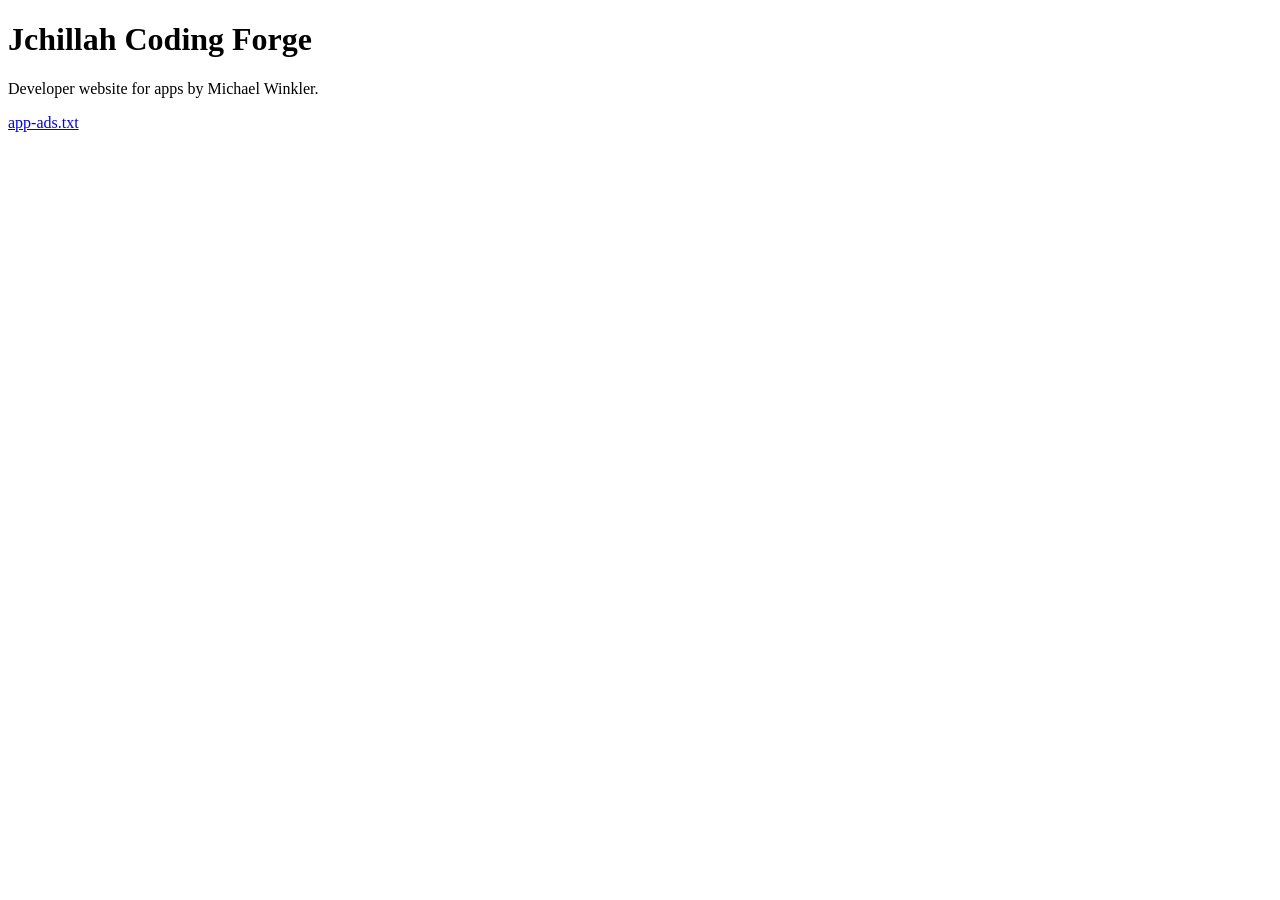
==== index.html @ 8aad4cff "Add app-ads.txt for AdMob verification" ====
<!DOCTYPE html>
<html lang="de">
<head>
  <meta charset="UTF-8" />
  <meta name="viewport" content="width=device-width, initial-scale=1.0" />
  <title>Jchillah Coding Forge</title>
</head>
<body>
  <h1>Jchillah Coding Forge</h1>
  <p>Developer website for apps by Michael Winkler.</p>
  <p><a href="/app-ads.txt">app-ads.txt</a></p>
</body>
</html>
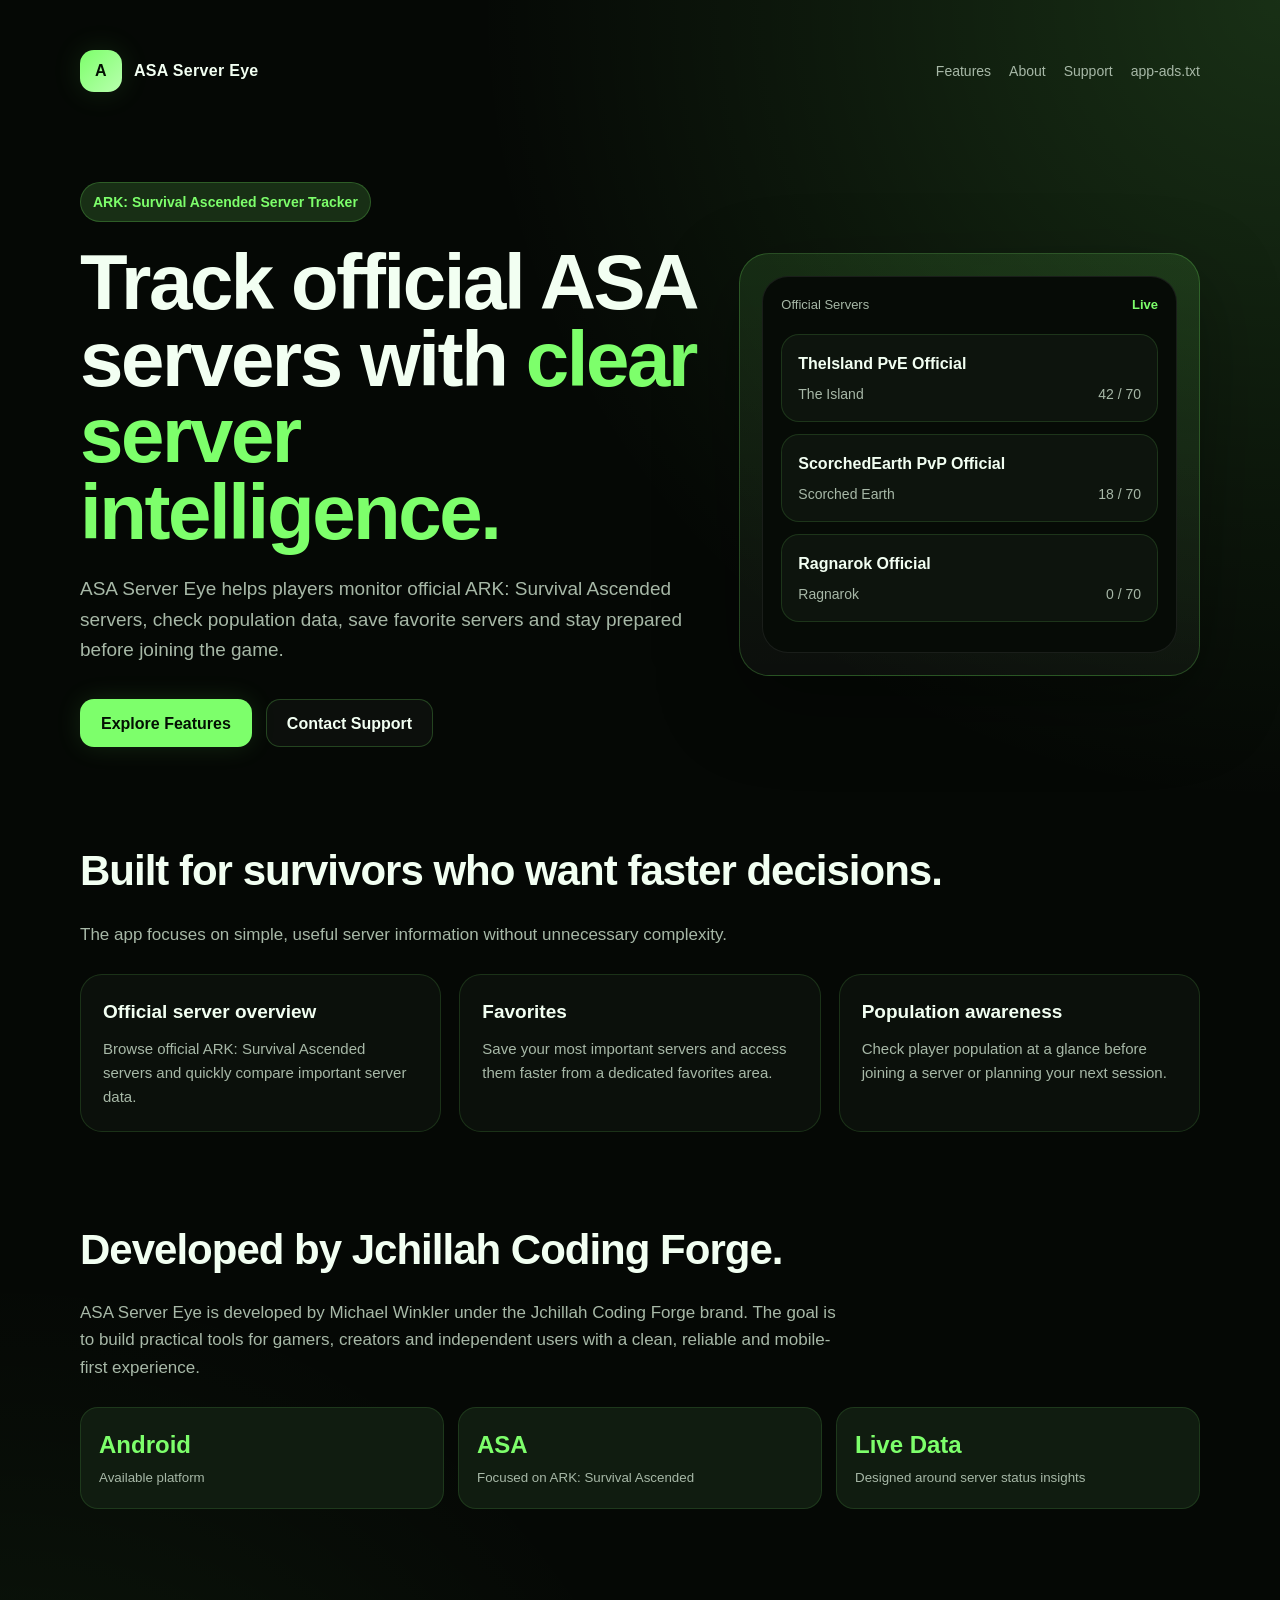
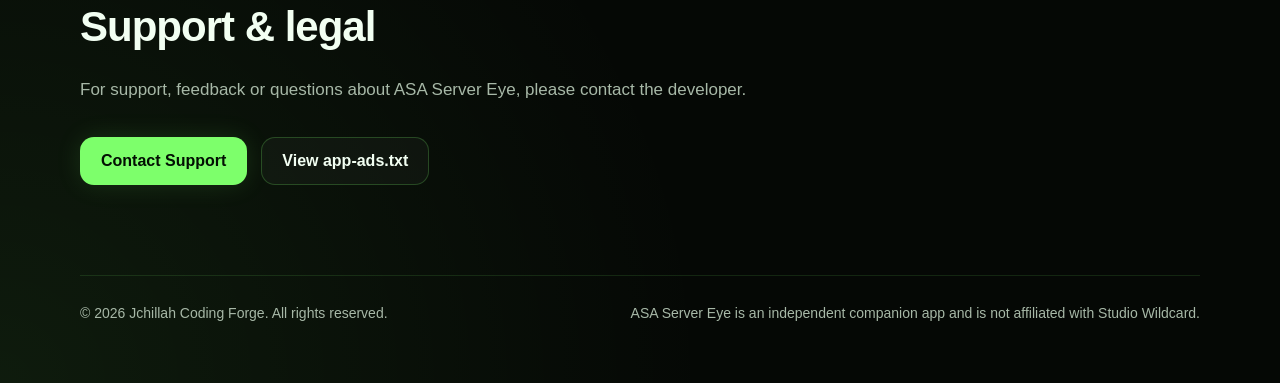
==== commit 77c349f6: "Improve ASA Server Eye developer website" ====
--- a/index.html
+++ b/index.html
@@ -3,11 +3,458 @@
 <head>
   <meta charset="UTF-8" />
   <meta name="viewport" content="width=device-width, initial-scale=1.0" />
-  <title>Jchillah Coding Forge</title>
+  <meta name="description" content="ASA Server Eye ist eine Companion-App zum Beobachten offizieller ARK: Survival Ascended Server mit Favoriten und Server-Übersicht." />
+  <title>ASA Server Eye | Official ARK Server Tracker</title>
+
+  <style>
+    :root {
+      --bg: #050805;
+      --card: #0d140d;
+      --card-soft: #101c10;
+      --text: #f2fff2;
+      --muted: #a7b8a7;
+      --accent: #7dff6b;
+      --accent-soft: rgba(125, 255, 107, 0.16);
+      --border: rgba(125, 255, 107, 0.22);
+      --shadow: rgba(125, 255, 107, 0.12);
+    }
+
+    * {
+      box-sizing: border-box;
+    }
+
+    body {
+      margin: 0;
+      font-family: Arial, Helvetica, sans-serif;
+      color: var(--text);
+      background:
+        radial-gradient(circle at top right, rgba(125, 255, 107, 0.16), transparent 34%),
+        radial-gradient(circle at bottom left, rgba(125, 255, 107, 0.08), transparent 30%),
+        var(--bg);
+      min-height: 100vh;
+      line-height: 1.6;
+    }
+
+    a {
+      color: inherit;
+      text-decoration: none;
+    }
+
+    .page {
+      width: min(1120px, 92%);
+      margin: 0 auto;
+      padding: 32px 0;
+    }
+
+    header {
+      display: flex;
+      justify-content: space-between;
+      align-items: center;
+      gap: 16px;
+      padding: 18px 0;
+    }
+
+    .brand {
+      display: flex;
+      align-items: center;
+      gap: 12px;
+      font-weight: 800;
+      letter-spacing: 0.3px;
+    }
+
+    .logo {
+      width: 42px;
+      height: 42px;
+      border-radius: 14px;
+      display: grid;
+      place-items: center;
+      color: #031003;
+      background: linear-gradient(135deg, var(--accent), #b8ffae);
+      box-shadow: 0 0 30px var(--shadow);
+      font-weight: 900;
+    }
+
+    nav {
+      display: flex;
+      gap: 18px;
+      color: var(--muted);
+      font-size: 14px;
+    }
+
+    nav a:hover {
+      color: var(--accent);
+    }
+
+    .hero {
+      display: grid;
+      grid-template-columns: 1.15fr 0.85fr;
+      gap: 36px;
+      align-items: center;
+      padding: 72px 0 48px;
+    }
+
+    .badge {
+      display: inline-flex;
+      align-items: center;
+      gap: 8px;
+      padding: 8px 12px;
+      border: 1px solid var(--border);
+      background: var(--accent-soft);
+      color: var(--accent);
+      border-radius: 999px;
+      font-size: 14px;
+      font-weight: 700;
+      margin-bottom: 22px;
+    }
+
+    h1 {
+      margin: 0;
+      font-size: clamp(42px, 7vw, 78px);
+      line-height: 0.98;
+      letter-spacing: -2.4px;
+    }
+
+    .highlight {
+      color: var(--accent);
+    }
+
+    .hero-text {
+      margin: 24px 0 0;
+      max-width: 660px;
+      color: var(--muted);
+      font-size: 19px;
+    }
+
+    .actions {
+      display: flex;
+      flex-wrap: wrap;
+      gap: 14px;
+      margin-top: 34px;
+    }
+
+    .button {
+      display: inline-flex;
+      align-items: center;
+      justify-content: center;
+      min-height: 48px;
+      padding: 0 20px;
+      border-radius: 14px;
+      font-weight: 800;
+      border: 1px solid var(--border);
+    }
+
+    .button.primary {
+      color: #031003;
+      background: var(--accent);
+      box-shadow: 0 0 26px var(--shadow);
+    }
+
+    .button.secondary {
+      background: rgba(255, 255, 255, 0.03);
+      color: var(--text);
+    }
+
+    .preview {
+      border: 1px solid var(--border);
+      background: linear-gradient(180deg, rgba(125, 255, 107, 0.11), rgba(255, 255, 255, 0.03));
+      border-radius: 30px;
+      padding: 22px;
+      box-shadow: 0 28px 80px rgba(0, 0, 0, 0.35);
+    }
+
+    .phone {
+      border: 1px solid rgba(255,255,255,0.08);
+      background: #060b06;
+      border-radius: 26px;
+      padding: 18px;
+    }
+
+    .phone-header {
+      display: flex;
+      justify-content: space-between;
+      color: var(--muted);
+      font-size: 13px;
+      margin-bottom: 18px;
+    }
+
+    .server-card {
+      background: var(--card);
+      border: 1px solid rgba(125, 255, 107, 0.14);
+      border-radius: 18px;
+      padding: 16px;
+      margin-bottom: 12px;
+    }
+
+    .server-card strong {
+      display: block;
+      margin-bottom: 6px;
+    }
+
+    .server-meta {
+      display: flex;
+      justify-content: space-between;
+      color: var(--muted);
+      font-size: 14px;
+    }
+
+    .online {
+      color: var(--accent);
+      font-weight: 800;
+    }
+
+    .section {
+      padding: 42px 0;
+    }
+
+    .section h2 {
+      font-size: clamp(28px, 4vw, 42px);
+      margin: 0 0 16px;
+      letter-spacing: -1px;
+    }
+
+    .section p {
+      color: var(--muted);
+      max-width: 760px;
+      margin: 0;
+      font-size: 17px;
+    }
+
+    .grid {
+      display: grid;
+      grid-template-columns: repeat(3, 1fr);
+      gap: 18px;
+      margin-top: 26px;
+    }
+
+    .card {
+      background: rgba(13, 20, 13, 0.78);
+      border: 1px solid rgba(125, 255, 107, 0.14);
+      border-radius: 22px;
+      padding: 22px;
+    }
+
+    .card h3 {
+      margin: 0 0 10px;
+      color: var(--text);
+      font-size: 19px;
+    }
+
+    .card p {
+      font-size: 15px;
+    }
+
+    .status {
+      display: grid;
+      grid-template-columns: repeat(3, 1fr);
+      gap: 14px;
+      margin-top: 26px;
+    }
+
+    .status-item {
+      background: var(--card-soft);
+      border: 1px solid rgba(125, 255, 107, 0.13);
+      border-radius: 18px;
+      padding: 18px;
+    }
+
+    .status-item span {
+      display: block;
+      color: var(--accent);
+      font-weight: 900;
+      font-size: 24px;
+    }
+
+    .status-item small {
+      color: var(--muted);
+    }
+
+    footer {
+      border-top: 1px solid rgba(125, 255, 107, 0.12);
+      margin-top: 48px;
+      padding: 26px 0;
+      color: var(--muted);
+      font-size: 14px;
+      display: flex;
+      justify-content: space-between;
+      gap: 16px;
+      flex-wrap: wrap;
+    }
+
+    footer a {
+      color: var(--muted);
+    }
+
+    footer a:hover {
+      color: var(--accent);
+    }
+
+    @media (max-width: 820px) {
+      header {
+        align-items: flex-start;
+        flex-direction: column;
+      }
+
+      nav {
+        flex-wrap: wrap;
+      }
+
+      .hero {
+        grid-template-columns: 1fr;
+        padding-top: 48px;
+      }
+
+      .grid,
+      .status {
+        grid-template-columns: 1fr;
+      }
+    }
+  </style>
 </head>
+
 <body>
-  <h1>Jchillah Coding Forge</h1>
-  <p>Developer website for apps by Michael Winkler.</p>
-  <p><a href="/app-ads.txt">app-ads.txt</a></p>
+  <main class="page">
+    <header>
+      <a class="brand" href="/">
+        <div class="logo">A</div>
+        <span>ASA Server Eye</span>
+      </a>
+
+      <nav>
+        <a href="#features">Features</a>
+        <a href="#about">About</a>
+        <a href="#support">Support</a>
+        <a href="/app-ads.txt">app-ads.txt</a>
+      </nav>
+    </header>
+
+    <section class="hero">
+      <div>
+        <div class="badge">ARK: Survival Ascended Server Tracker</div>
+
+        <h1>
+          Track official ASA servers with
+          <span class="highlight">clear server intelligence.</span>
+        </h1>
+
+        <p class="hero-text">
+          ASA Server Eye helps players monitor official ARK: Survival Ascended servers,
+          check population data, save favorite servers and stay prepared before joining the game.
+        </p>
+
+        <div class="actions">
+          <a class="button primary" href="#features">Explore Features</a>
+          <a class="button secondary" href="#support">Contact Support</a>
+        </div>
+      </div>
+
+      <div class="preview" aria-label="App preview">
+        <div class="phone">
+          <div class="phone-header">
+            <span>Official Servers</span>
+            <span class="online">Live</span>
+          </div>
+
+          <div class="server-card">
+            <strong>TheIsland PvE Official</strong>
+            <div class="server-meta">
+              <span>The Island</span>
+              <span>42 / 70</span>
+            </div>
+          </div>
+
+          <div class="server-card">
+            <strong>ScorchedEarth PvP Official</strong>
+            <div class="server-meta">
+              <span>Scorched Earth</span>
+              <span>18 / 70</span>
+            </div>
+          </div>
+
+          <div class="server-card">
+            <strong>Ragnarok Official</strong>
+            <div class="server-meta">
+              <span>Ragnarok</span>
+              <span>0 / 70</span>
+            </div>
+          </div>
+        </div>
+      </div>
+    </section>
+
+    <section id="features" class="section">
+      <h2>Built for survivors who want faster decisions.</h2>
+      <p>
+        The app focuses on simple, useful server information without unnecessary complexity.
+      </p>
+
+      <div class="grid">
+        <article class="card">
+          <h3>Official server overview</h3>
+          <p>
+            Browse official ARK: Survival Ascended servers and quickly compare important server data.
+          </p>
+        </article>
+
+        <article class="card">
+          <h3>Favorites</h3>
+          <p>
+            Save your most important servers and access them faster from a dedicated favorites area.
+          </p>
+        </article>
+
+        <article class="card">
+          <h3>Population awareness</h3>
+          <p>
+            Check player population at a glance before joining a server or planning your next session.
+          </p>
+        </article>
+      </div>
+    </section>
+
+    <section id="about" class="section">
+      <h2>Developed by Jchillah Coding Forge.</h2>
+      <p>
+        ASA Server Eye is developed by Michael Winkler under the Jchillah Coding Forge brand.
+        The goal is to build practical tools for gamers, creators and independent users with a clean,
+        reliable and mobile-first experience.
+      </p>
+
+      <div class="status">
+        <div class="status-item">
+          <span>Android</span>
+          <small>Available platform</small>
+        </div>
+
+        <div class="status-item">
+          <span>ASA</span>
+          <small>Focused on ARK: Survival Ascended</small>
+        </div>
+
+        <div class="status-item">
+          <span>Live Data</span>
+          <small>Designed around server status insights</small>
+        </div>
+      </div>
+    </section>
+
+    <section id="support" class="section">
+      <h2>Support & legal</h2>
+      <p>
+        For support, feedback or questions about ASA Server Eye, please contact the developer.
+      </p>
+
+      <div class="actions">
+        <a class="button primary" href="mailto:jchillah@gmail.com">Contact Support</a>
+        <a class="button secondary" href="/app-ads.txt">View app-ads.txt</a>
+      </div>
+    </section>
+
+    <footer>
+      <span>© 2026 Jchillah Coding Forge. All rights reserved.</span>
+      <span>
+        ASA Server Eye is an independent companion app and is not affiliated with Studio Wildcard.
+      </span>
+    </footer>
+  </main>
 </body>
 </html>
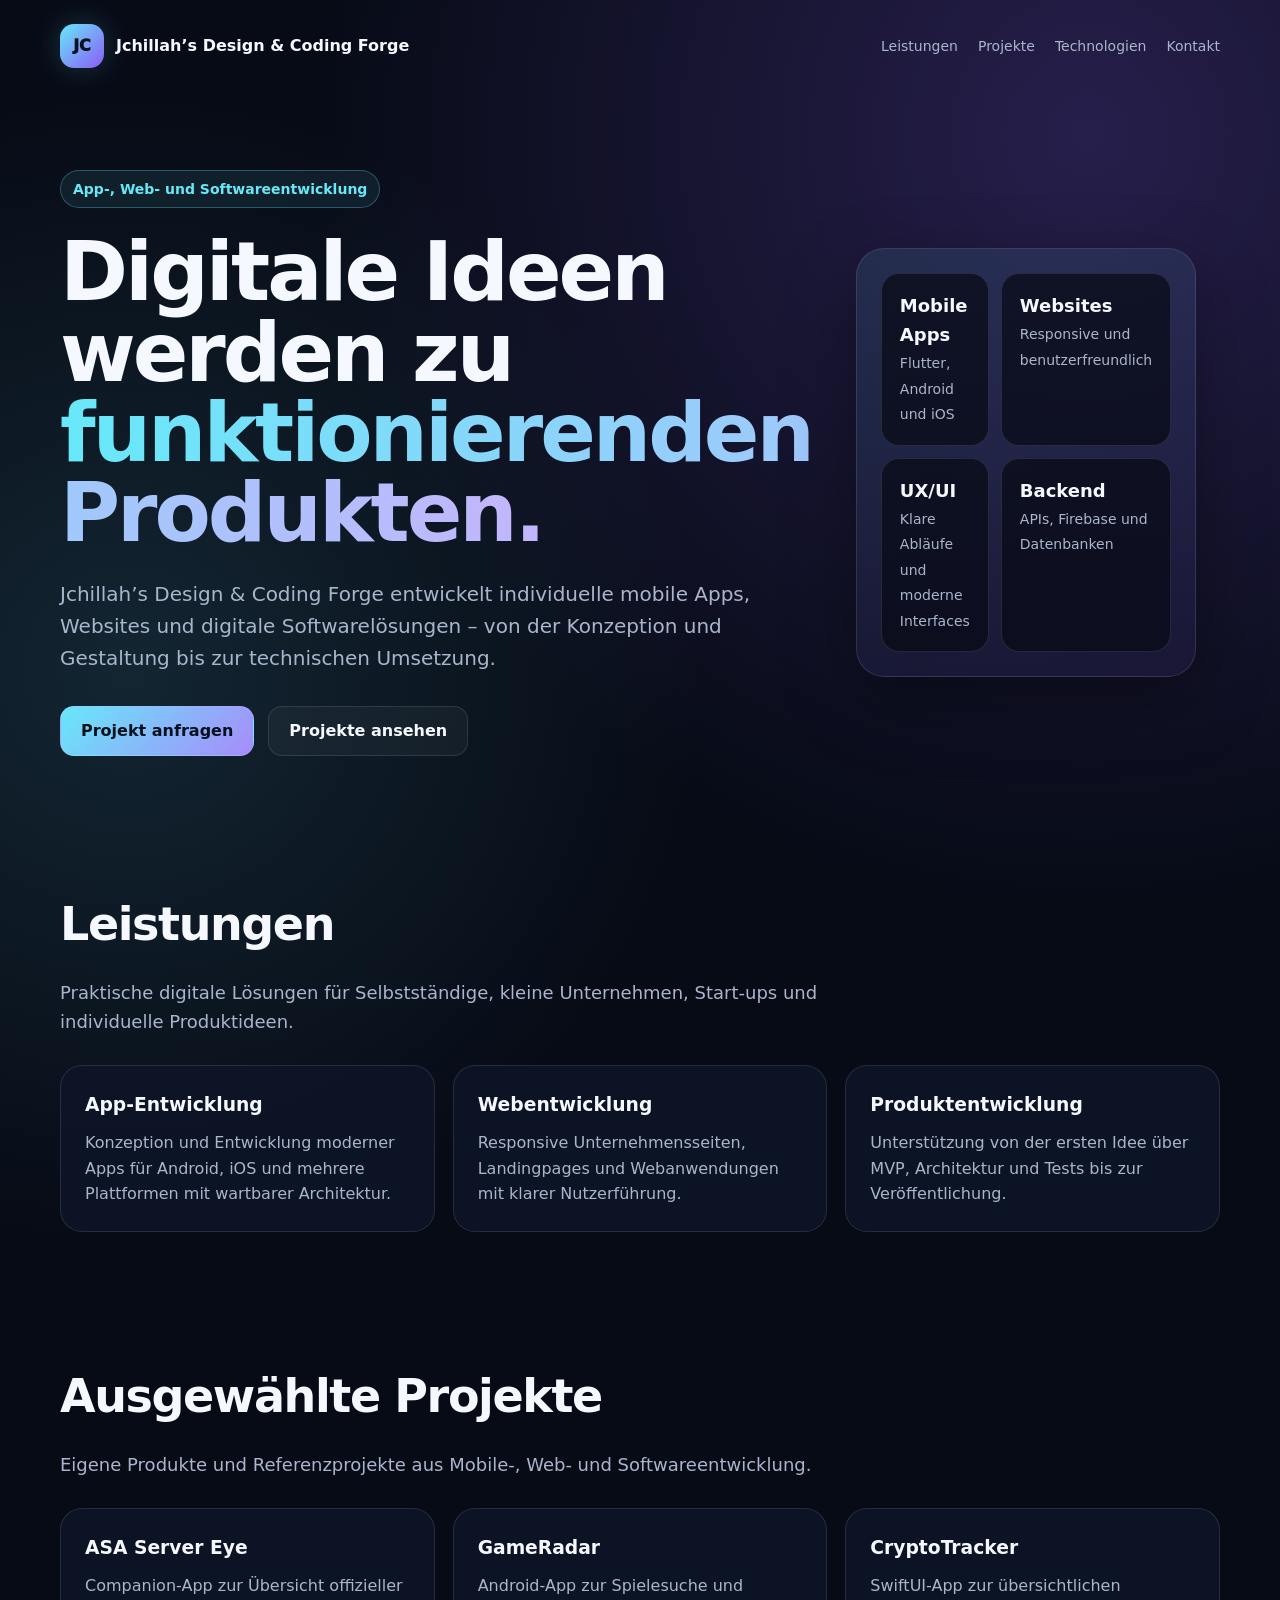
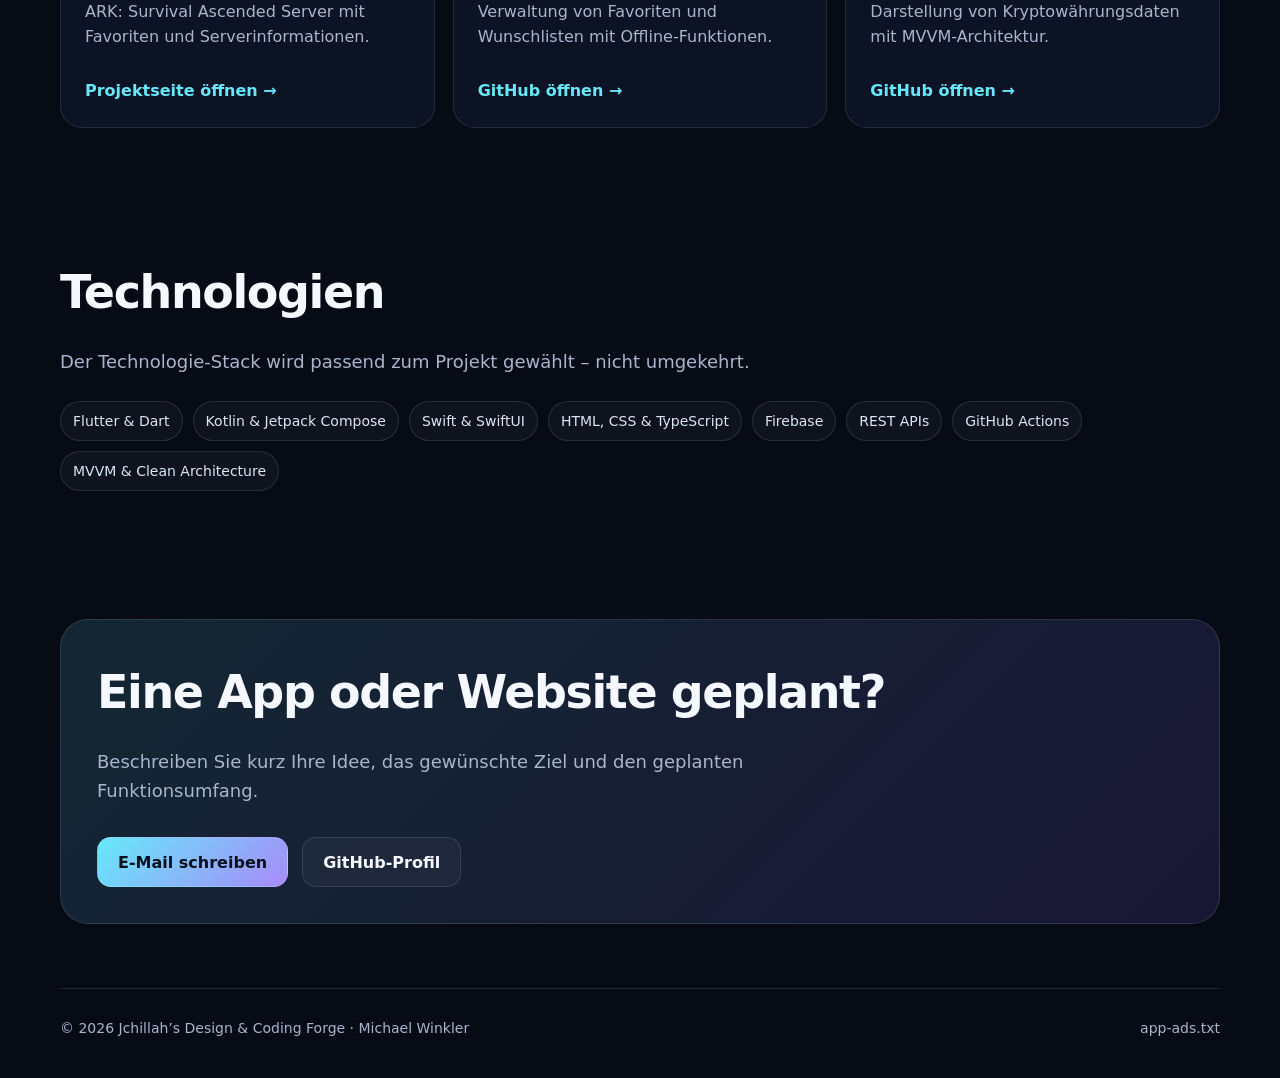
==== commit c189abec: "Create company homepage at root URL" ====
--- a/index.html
+++ b/index.html
@@ -3,458 +3,69 @@
 <head>
   <meta charset="UTF-8" />
   <meta name="viewport" content="width=device-width, initial-scale=1.0" />
-  <meta name="description" content="ASA Server Eye ist eine Companion-App zum Beobachten offizieller ARK: Survival Ascended Server mit Favoriten und Server-Übersicht." />
-  <title>ASA Server Eye | Official ARK Server Tracker</title>
-
+  <meta name="description" content="Jchillah’s Design & Coding Forge entwickelt individuelle Apps, Websites und digitale Softwarelösungen für Unternehmen, Selbstständige und Start-ups." />
+  <meta name="theme-color" content="#0b1020" />
+  <title>Jchillah’s Design & Coding Forge | App- & Webentwicklung</title>
   <style>
-    :root {
-      --bg: #050805;
-      --card: #0d140d;
-      --card-soft: #101c10;
-      --text: #f2fff2;
-      --muted: #a7b8a7;
-      --accent: #7dff6b;
-      --accent-soft: rgba(125, 255, 107, 0.16);
-      --border: rgba(125, 255, 107, 0.22);
-      --shadow: rgba(125, 255, 107, 0.12);
-    }
-
-    * {
-      box-sizing: border-box;
-    }
-
-    body {
-      margin: 0;
-      font-family: Arial, Helvetica, sans-serif;
-      color: var(--text);
-      background:
-        radial-gradient(circle at top right, rgba(125, 255, 107, 0.16), transparent 34%),
-        radial-gradient(circle at bottom left, rgba(125, 255, 107, 0.08), transparent 30%),
-        var(--bg);
-      min-height: 100vh;
-      line-height: 1.6;
-    }
-
-    a {
-      color: inherit;
-      text-decoration: none;
-    }
-
-    .page {
-      width: min(1120px, 92%);
-      margin: 0 auto;
-      padding: 32px 0;
-    }
-
-    header {
-      display: flex;
-      justify-content: space-between;
-      align-items: center;
-      gap: 16px;
-      padding: 18px 0;
-    }
-
-    .brand {
-      display: flex;
-      align-items: center;
-      gap: 12px;
-      font-weight: 800;
-      letter-spacing: 0.3px;
-    }
-
-    .logo {
-      width: 42px;
-      height: 42px;
-      border-radius: 14px;
-      display: grid;
-      place-items: center;
-      color: #031003;
-      background: linear-gradient(135deg, var(--accent), #b8ffae);
-      box-shadow: 0 0 30px var(--shadow);
-      font-weight: 900;
-    }
-
-    nav {
-      display: flex;
-      gap: 18px;
-      color: var(--muted);
-      font-size: 14px;
-    }
-
-    nav a:hover {
-      color: var(--accent);
-    }
-
-    .hero {
-      display: grid;
-      grid-template-columns: 1.15fr 0.85fr;
-      gap: 36px;
-      align-items: center;
-      padding: 72px 0 48px;
-    }
-
-    .badge {
-      display: inline-flex;
-      align-items: center;
-      gap: 8px;
-      padding: 8px 12px;
-      border: 1px solid var(--border);
-      background: var(--accent-soft);
-      color: var(--accent);
-      border-radius: 999px;
-      font-size: 14px;
-      font-weight: 700;
-      margin-bottom: 22px;
-    }
-
-    h1 {
-      margin: 0;
-      font-size: clamp(42px, 7vw, 78px);
-      line-height: 0.98;
-      letter-spacing: -2.4px;
-    }
-
-    .highlight {
-      color: var(--accent);
-    }
-
-    .hero-text {
-      margin: 24px 0 0;
-      max-width: 660px;
-      color: var(--muted);
-      font-size: 19px;
-    }
-
-    .actions {
-      display: flex;
-      flex-wrap: wrap;
-      gap: 14px;
-      margin-top: 34px;
-    }
-
-    .button {
-      display: inline-flex;
-      align-items: center;
-      justify-content: center;
-      min-height: 48px;
-      padding: 0 20px;
-      border-radius: 14px;
-      font-weight: 800;
-      border: 1px solid var(--border);
-    }
-
-    .button.primary {
-      color: #031003;
-      background: var(--accent);
-      box-shadow: 0 0 26px var(--shadow);
-    }
-
-    .button.secondary {
-      background: rgba(255, 255, 255, 0.03);
-      color: var(--text);
-    }
-
-    .preview {
-      border: 1px solid var(--border);
-      background: linear-gradient(180deg, rgba(125, 255, 107, 0.11), rgba(255, 255, 255, 0.03));
-      border-radius: 30px;
-      padding: 22px;
-      box-shadow: 0 28px 80px rgba(0, 0, 0, 0.35);
-    }
-
-    .phone {
-      border: 1px solid rgba(255,255,255,0.08);
-      background: #060b06;
-      border-radius: 26px;
-      padding: 18px;
-    }
-
-    .phone-header {
-      display: flex;
-      justify-content: space-between;
-      color: var(--muted);
-      font-size: 13px;
-      margin-bottom: 18px;
-    }
-
-    .server-card {
-      background: var(--card);
-      border: 1px solid rgba(125, 255, 107, 0.14);
-      border-radius: 18px;
-      padding: 16px;
-      margin-bottom: 12px;
-    }
-
-    .server-card strong {
-      display: block;
-      margin-bottom: 6px;
-    }
-
-    .server-meta {
-      display: flex;
-      justify-content: space-between;
-      color: var(--muted);
-      font-size: 14px;
-    }
-
-    .online {
-      color: var(--accent);
-      font-weight: 800;
-    }
-
-    .section {
-      padding: 42px 0;
-    }
-
-    .section h2 {
-      font-size: clamp(28px, 4vw, 42px);
-      margin: 0 0 16px;
-      letter-spacing: -1px;
-    }
-
-    .section p {
-      color: var(--muted);
-      max-width: 760px;
-      margin: 0;
-      font-size: 17px;
-    }
-
-    .grid {
-      display: grid;
-      grid-template-columns: repeat(3, 1fr);
-      gap: 18px;
-      margin-top: 26px;
-    }
-
-    .card {
-      background: rgba(13, 20, 13, 0.78);
-      border: 1px solid rgba(125, 255, 107, 0.14);
-      border-radius: 22px;
-      padding: 22px;
-    }
-
-    .card h3 {
-      margin: 0 0 10px;
-      color: var(--text);
-      font-size: 19px;
-    }
-
-    .card p {
-      font-size: 15px;
-    }
-
-    .status {
-      display: grid;
-      grid-template-columns: repeat(3, 1fr);
-      gap: 14px;
-      margin-top: 26px;
-    }
-
-    .status-item {
-      background: var(--card-soft);
-      border: 1px solid rgba(125, 255, 107, 0.13);
-      border-radius: 18px;
-      padding: 18px;
-    }
-
-    .status-item span {
-      display: block;
-      color: var(--accent);
-      font-weight: 900;
-      font-size: 24px;
-    }
-
-    .status-item small {
-      color: var(--muted);
-    }
-
-    footer {
-      border-top: 1px solid rgba(125, 255, 107, 0.12);
-      margin-top: 48px;
-      padding: 26px 0;
-      color: var(--muted);
-      font-size: 14px;
-      display: flex;
-      justify-content: space-between;
-      gap: 16px;
-      flex-wrap: wrap;
-    }
-
-    footer a {
-      color: var(--muted);
-    }
-
-    footer a:hover {
-      color: var(--accent);
-    }
-
-    @media (max-width: 820px) {
-      header {
-        align-items: flex-start;
-        flex-direction: column;
-      }
-
-      nav {
-        flex-wrap: wrap;
-      }
-
-      .hero {
-        grid-template-columns: 1fr;
-        padding-top: 48px;
-      }
-
-      .grid,
-      .status {
-        grid-template-columns: 1fr;
-      }
-    }
+    :root{--bg:#070b16;--surface:#0e1528;--surface2:#131d35;--text:#f6f8ff;--muted:#aab5cc;--accent:#67e8f9;--accent2:#8b5cf6;--border:rgba(255,255,255,.11);--shadow:0 24px 70px rgba(0,0,0,.34)}
+    *{box-sizing:border-box}html{scroll-behavior:smooth}body{margin:0;font-family:Inter,ui-sans-serif,system-ui,-apple-system,BlinkMacSystemFont,"Segoe UI",sans-serif;color:var(--text);background:radial-gradient(circle at 85% 5%,rgba(139,92,246,.24),transparent 28%),radial-gradient(circle at 10% 25%,rgba(103,232,249,.12),transparent 25%),var(--bg);line-height:1.6}a{color:inherit;text-decoration:none}.wrap{width:min(1160px,92%);margin:auto}.nav{display:flex;align-items:center;justify-content:space-between;gap:24px;padding:24px 0}.brand{display:flex;align-items:center;gap:12px;font-weight:850}.logo{width:44px;height:44px;border-radius:14px;display:grid;place-items:center;background:linear-gradient(135deg,var(--accent),var(--accent2));color:#07101d;font-weight:950;box-shadow:0 0 30px rgba(103,232,249,.2)}nav{display:flex;gap:20px;color:var(--muted);font-size:14px}nav a:hover{color:var(--accent)}.hero{display:grid;grid-template-columns:1.2fr .8fr;gap:44px;align-items:center;padding:78px 0 68px}.eyebrow{display:inline-flex;padding:7px 12px;border:1px solid rgba(103,232,249,.28);border-radius:999px;background:rgba(103,232,249,.08);color:var(--accent);font-weight:750;font-size:14px}h1{font-size:clamp(44px,7vw,82px);line-height:.98;letter-spacing:-3px;margin:24px 0}.gradient{background:linear-gradient(90deg,var(--accent),#c4b5fd);-webkit-background-clip:text;background-clip:text;color:transparent}.lead{font-size:20px;color:var(--muted);max-width:720px}.actions{display:flex;flex-wrap:wrap;gap:14px;margin-top:32px}.btn{min-height:50px;padding:0 20px;border-radius:14px;display:inline-flex;align-items:center;justify-content:center;font-weight:800;border:1px solid var(--border)}.btn.primary{background:linear-gradient(135deg,var(--accent),#a78bfa);color:#07101d}.btn.secondary{background:rgba(255,255,255,.04)}.panel{background:linear-gradient(160deg,rgba(103,232,249,.1),rgba(139,92,246,.08));border:1px solid var(--border);border-radius:28px;padding:24px;box-shadow:var(--shadow)}.panel-grid{display:grid;grid-template-columns:1fr 1fr;gap:12px}.mini{background:rgba(7,11,22,.72);border:1px solid var(--border);border-radius:18px;padding:18px}.mini strong{display:block;font-size:18px}.mini span{color:var(--muted);font-size:14px}.section{padding:64px 0}.section h2{font-size:clamp(30px,4vw,46px);letter-spacing:-1.4px;margin:0 0 14px}.section-intro{max-width:760px;color:var(--muted);font-size:18px}.grid{display:grid;grid-template-columns:repeat(3,1fr);gap:18px;margin-top:28px}.card{background:rgba(14,21,40,.82);border:1px solid var(--border);border-radius:22px;padding:24px}.card h3{margin:0 0 10px}.card p{margin:0;color:var(--muted)}.taglist{display:flex;flex-wrap:wrap;gap:10px;margin-top:24px}.tag{padding:8px 12px;border-radius:999px;border:1px solid var(--border);background:rgba(255,255,255,.035);color:#dce5f6;font-size:14px}.project{display:flex;flex-direction:column;justify-content:space-between;min-height:220px}.project-link{color:var(--accent);font-weight:800;margin-top:22px}.contact{padding:36px;border-radius:28px;background:linear-gradient(135deg,rgba(103,232,249,.13),rgba(139,92,246,.14));border:1px solid var(--border)}footer{display:flex;justify-content:space-between;gap:20px;flex-wrap:wrap;color:var(--muted);border-top:1px solid var(--border);padding:28px 0 38px;margin-top:34px;font-size:14px}@media(max-width:850px){nav{display:none}.hero{grid-template-columns:1fr;padding-top:44px}.grid{grid-template-columns:1fr}.panel-grid{grid-template-columns:1fr}h1{letter-spacing:-2px}}
   </style>
 </head>
+<body>
+  <header class="wrap nav">
+    <a class="brand" href="/" aria-label="Startseite"><span class="logo">JC</span><span>Jchillah’s Design & Coding Forge</span></a>
+    <nav aria-label="Hauptnavigation"><a href="#leistungen">Leistungen</a><a href="#projekte">Projekte</a><a href="#technologien">Technologien</a><a href="#kontakt">Kontakt</a></nav>
+  </header>
 
-<body>
-  <main class="page">
-    <header>
-      <a class="brand" href="/">
-        <div class="logo">A</div>
-        <span>ASA Server Eye</span>
-      </a>
+  <main>
+    <section class="wrap hero">
+      <div>
+        <span class="eyebrow">App-, Web- und Softwareentwicklung</span>
+        <h1>Digitale Ideen werden zu <span class="gradient">funktionierenden Produkten.</span></h1>
+        <p class="lead">Jchillah’s Design & Coding Forge entwickelt individuelle mobile Apps, Websites und digitale Softwarelösungen – von der Konzeption und Gestaltung bis zur technischen Umsetzung.</p>
+        <div class="actions"><a class="btn primary" href="mailto:Michael.Winkler.Developer@gmail.com">Projekt anfragen</a><a class="btn secondary" href="#projekte">Projekte ansehen</a></div>
+      </div>
+      <aside class="panel" aria-label="Leistungsübersicht">
+        <div class="panel-grid">
+          <div class="mini"><strong>Mobile Apps</strong><span>Flutter, Android und iOS</span></div>
+          <div class="mini"><strong>Websites</strong><span>Responsive und benutzerfreundlich</span></div>
+          <div class="mini"><strong>UX/UI</strong><span>Klare Abläufe und moderne Interfaces</span></div>
+          <div class="mini"><strong>Backend</strong><span>APIs, Firebase und Datenbanken</span></div>
+        </div>
+      </aside>
+    </section>
 
-      <nav>
-        <a href="#features">Features</a>
-        <a href="#about">About</a>
-        <a href="#support">Support</a>
-        <a href="/app-ads.txt">app-ads.txt</a>
-      </nav>
-    </header>
-
-    <section class="hero">
-      <div>
-        <div class="badge">ARK: Survival Ascended Server Tracker</div>
-
-        <h1>
-          Track official ASA servers with
-          <span class="highlight">clear server intelligence.</span>
-        </h1>
-
-        <p class="hero-text">
-          ASA Server Eye helps players monitor official ARK: Survival Ascended servers,
-          check population data, save favorite servers and stay prepared before joining the game.
-        </p>
-
-        <div class="actions">
-          <a class="button primary" href="#features">Explore Features</a>
-          <a class="button secondary" href="#support">Contact Support</a>
-        </div>
-      </div>
-
-      <div class="preview" aria-label="App preview">
-        <div class="phone">
-          <div class="phone-header">
-            <span>Official Servers</span>
-            <span class="online">Live</span>
-          </div>
-
-          <div class="server-card">
-            <strong>TheIsland PvE Official</strong>
-            <div class="server-meta">
-              <span>The Island</span>
-              <span>42 / 70</span>
-            </div>
-          </div>
-
-          <div class="server-card">
-            <strong>ScorchedEarth PvP Official</strong>
-            <div class="server-meta">
-              <span>Scorched Earth</span>
-              <span>18 / 70</span>
-            </div>
-          </div>
-
-          <div class="server-card">
-            <strong>Ragnarok Official</strong>
-            <div class="server-meta">
-              <span>Ragnarok</span>
-              <span>0 / 70</span>
-            </div>
-          </div>
-        </div>
+    <section id="leistungen" class="wrap section">
+      <h2>Leistungen</h2>
+      <p class="section-intro">Praktische digitale Lösungen für Selbstständige, kleine Unternehmen, Start-ups und individuelle Produktideen.</p>
+      <div class="grid">
+        <article class="card"><h3>App-Entwicklung</h3><p>Konzeption und Entwicklung moderner Apps für Android, iOS und mehrere Plattformen mit wartbarer Architektur.</p></article>
+        <article class="card"><h3>Webentwicklung</h3><p>Responsive Unternehmensseiten, Landingpages und Webanwendungen mit klarer Nutzerführung.</p></article>
+        <article class="card"><h3>Produktentwicklung</h3><p>Unterstützung von der ersten Idee über MVP, Architektur und Tests bis zur Veröffentlichung.</p></article>
       </div>
     </section>
 
-    <section id="features" class="section">
-      <h2>Built for survivors who want faster decisions.</h2>
-      <p>
-        The app focuses on simple, useful server information without unnecessary complexity.
-      </p>
-
+    <section id="projekte" class="wrap section">
+      <h2>Ausgewählte Projekte</h2>
+      <p class="section-intro">Eigene Produkte und Referenzprojekte aus Mobile-, Web- und Softwareentwicklung.</p>
       <div class="grid">
-        <article class="card">
-          <h3>Official server overview</h3>
-          <p>
-            Browse official ARK: Survival Ascended servers and quickly compare important server data.
-          </p>
-        </article>
-
-        <article class="card">
-          <h3>Favorites</h3>
-          <p>
-            Save your most important servers and access them faster from a dedicated favorites area.
-          </p>
-        </article>
-
-        <article class="card">
-          <h3>Population awareness</h3>
-          <p>
-            Check player population at a glance before joining a server or planning your next session.
-          </p>
-        </article>
+        <article class="card project"><div><h3>ASA Server Eye</h3><p>Companion-App zur Übersicht offizieller ARK: Survival Ascended Server mit Favoriten und Serverinformationen.</p></div><a class="project-link" href="/asa-server-eye/">Projektseite öffnen →</a></article>
+        <article class="card project"><div><h3>GameRadar</h3><p>Android-App zur Spielesuche und Verwaltung von Favoriten und Wunschlisten mit Offline-Funktionen.</p></div><a class="project-link" href="https://github.com/jchillah/GameRadar">GitHub öffnen →</a></article>
+        <article class="card project"><div><h3>CryptoTracker</h3><p>SwiftUI-App zur übersichtlichen Darstellung von Kryptowährungsdaten mit MVVM-Architektur.</p></div><a class="project-link" href="https://github.com/jchillah/CryptoTracker">GitHub öffnen →</a></article>
       </div>
     </section>
 
-    <section id="about" class="section">
-      <h2>Developed by Jchillah Coding Forge.</h2>
-      <p>
-        ASA Server Eye is developed by Michael Winkler under the Jchillah Coding Forge brand.
-        The goal is to build practical tools for gamers, creators and independent users with a clean,
-        reliable and mobile-first experience.
-      </p>
-
-      <div class="status">
-        <div class="status-item">
-          <span>Android</span>
-          <small>Available platform</small>
-        </div>
-
-        <div class="status-item">
-          <span>ASA</span>
-          <small>Focused on ARK: Survival Ascended</small>
-        </div>
-
-        <div class="status-item">
-          <span>Live Data</span>
-          <small>Designed around server status insights</small>
-        </div>
-      </div>
+    <section id="technologien" class="wrap section">
+      <h2>Technologien</h2>
+      <p class="section-intro">Der Technologie-Stack wird passend zum Projekt gewählt – nicht umgekehrt.</p>
+      <div class="taglist"><span class="tag">Flutter & Dart</span><span class="tag">Kotlin & Jetpack Compose</span><span class="tag">Swift & SwiftUI</span><span class="tag">HTML, CSS & TypeScript</span><span class="tag">Firebase</span><span class="tag">REST APIs</span><span class="tag">GitHub Actions</span><span class="tag">MVVM & Clean Architecture</span></div>
     </section>
 
-    <section id="support" class="section">
-      <h2>Support & legal</h2>
-      <p>
-        For support, feedback or questions about ASA Server Eye, please contact the developer.
-      </p>
+    <section id="kontakt" class="wrap section">
+      <div class="contact"><h2>Eine App oder Website geplant?</h2><p class="section-intro">Beschreiben Sie kurz Ihre Idee, das gewünschte Ziel und den geplanten Funktionsumfang.</p><div class="actions"><a class="btn primary" href="mailto:Michael.Winkler.Developer@gmail.com">E-Mail schreiben</a><a class="btn secondary" href="https://github.com/jchillah">GitHub-Profil</a></div></div>
+    </section>
+  </main>
 
-      <div class="actions">
-        <a class="button primary" href="mailto:jchillah@gmail.com">Contact Support</a>
-        <a class="button secondary" href="/app-ads.txt">View app-ads.txt</a>
-      </div>
-    </section>
-
-    <footer>
-      <span>© 2026 Jchillah Coding Forge. All rights reserved.</span>
-      <span>
-        ASA Server Eye is an independent companion app and is not affiliated with Studio Wildcard.
-      </span>
-    </footer>
-  </main>
+  <footer class="wrap"><span>© 2026 Jchillah’s Design & Coding Forge · Michael Winkler</span><span><a href="/app-ads.txt">app-ads.txt</a></span></footer>
 </body>
 </html>
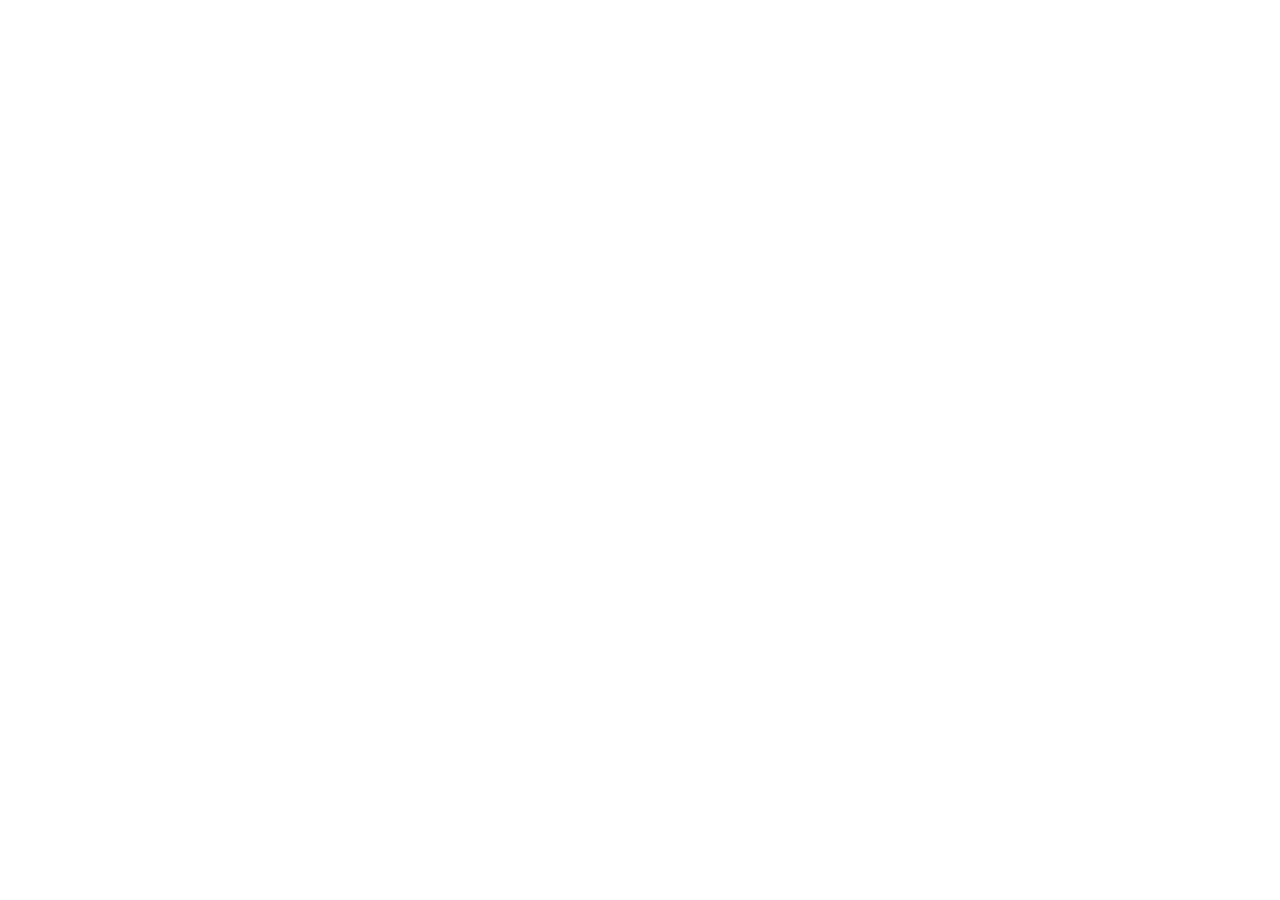
==== commit 938ea3b2: "Restore original company website as root entry" ====
--- a/index.html
+++ b/index.html
@@ -3,69 +3,15 @@
 <head>
   <meta charset="UTF-8" />
   <meta name="viewport" content="width=device-width, initial-scale=1.0" />
-  <meta name="description" content="Jchillah’s Design & Coding Forge entwickelt individuelle Apps, Websites und digitale Softwarelösungen für Unternehmen, Selbstständige und Start-ups." />
-  <meta name="theme-color" content="#0b1020" />
-  <title>Jchillah’s Design & Coding Forge | App- & Webentwicklung</title>
-  <style>
-    :root{--bg:#070b16;--surface:#0e1528;--surface2:#131d35;--text:#f6f8ff;--muted:#aab5cc;--accent:#67e8f9;--accent2:#8b5cf6;--border:rgba(255,255,255,.11);--shadow:0 24px 70px rgba(0,0,0,.34)}
-    *{box-sizing:border-box}html{scroll-behavior:smooth}body{margin:0;font-family:Inter,ui-sans-serif,system-ui,-apple-system,BlinkMacSystemFont,"Segoe UI",sans-serif;color:var(--text);background:radial-gradient(circle at 85% 5%,rgba(139,92,246,.24),transparent 28%),radial-gradient(circle at 10% 25%,rgba(103,232,249,.12),transparent 25%),var(--bg);line-height:1.6}a{color:inherit;text-decoration:none}.wrap{width:min(1160px,92%);margin:auto}.nav{display:flex;align-items:center;justify-content:space-between;gap:24px;padding:24px 0}.brand{display:flex;align-items:center;gap:12px;font-weight:850}.logo{width:44px;height:44px;border-radius:14px;display:grid;place-items:center;background:linear-gradient(135deg,var(--accent),var(--accent2));color:#07101d;font-weight:950;box-shadow:0 0 30px rgba(103,232,249,.2)}nav{display:flex;gap:20px;color:var(--muted);font-size:14px}nav a:hover{color:var(--accent)}.hero{display:grid;grid-template-columns:1.2fr .8fr;gap:44px;align-items:center;padding:78px 0 68px}.eyebrow{display:inline-flex;padding:7px 12px;border:1px solid rgba(103,232,249,.28);border-radius:999px;background:rgba(103,232,249,.08);color:var(--accent);font-weight:750;font-size:14px}h1{font-size:clamp(44px,7vw,82px);line-height:.98;letter-spacing:-3px;margin:24px 0}.gradient{background:linear-gradient(90deg,var(--accent),#c4b5fd);-webkit-background-clip:text;background-clip:text;color:transparent}.lead{font-size:20px;color:var(--muted);max-width:720px}.actions{display:flex;flex-wrap:wrap;gap:14px;margin-top:32px}.btn{min-height:50px;padding:0 20px;border-radius:14px;display:inline-flex;align-items:center;justify-content:center;font-weight:800;border:1px solid var(--border)}.btn.primary{background:linear-gradient(135deg,var(--accent),#a78bfa);color:#07101d}.btn.secondary{background:rgba(255,255,255,.04)}.panel{background:linear-gradient(160deg,rgba(103,232,249,.1),rgba(139,92,246,.08));border:1px solid var(--border);border-radius:28px;padding:24px;box-shadow:var(--shadow)}.panel-grid{display:grid;grid-template-columns:1fr 1fr;gap:12px}.mini{background:rgba(7,11,22,.72);border:1px solid var(--border);border-radius:18px;padding:18px}.mini strong{display:block;font-size:18px}.mini span{color:var(--muted);font-size:14px}.section{padding:64px 0}.section h2{font-size:clamp(30px,4vw,46px);letter-spacing:-1.4px;margin:0 0 14px}.section-intro{max-width:760px;color:var(--muted);font-size:18px}.grid{display:grid;grid-template-columns:repeat(3,1fr);gap:18px;margin-top:28px}.card{background:rgba(14,21,40,.82);border:1px solid var(--border);border-radius:22px;padding:24px}.card h3{margin:0 0 10px}.card p{margin:0;color:var(--muted)}.taglist{display:flex;flex-wrap:wrap;gap:10px;margin-top:24px}.tag{padding:8px 12px;border-radius:999px;border:1px solid var(--border);background:rgba(255,255,255,.035);color:#dce5f6;font-size:14px}.project{display:flex;flex-direction:column;justify-content:space-between;min-height:220px}.project-link{color:var(--accent);font-weight:800;margin-top:22px}.contact{padding:36px;border-radius:28px;background:linear-gradient(135deg,rgba(103,232,249,.13),rgba(139,92,246,.14));border:1px solid var(--border)}footer{display:flex;justify-content:space-between;gap:20px;flex-wrap:wrap;color:var(--muted);border-top:1px solid var(--border);padding:28px 0 38px;margin-top:34px;font-size:14px}@media(max-width:850px){nav{display:none}.hero{grid-template-columns:1fr;padding-top:44px}.grid{grid-template-columns:1fr}.panel-grid{grid-template-columns:1fr}h1{letter-spacing:-2px}}
-  </style>
+  <meta name="description" content="Jchillah’s Design & Coding Forge – App-, Web- und Softwareentwicklung von Michael Winkler." />
+  <meta http-equiv="refresh" content="0; url=https://jchillah.github.io/jchillah_company_site/" />
+  <link rel="canonical" href="https://jchillah.github.io/jchillah_company_site/" />
+  <title>Jchillah’s Design & Coding Forge</title>
+  <script>
+    window.location.replace('https://jchillah.github.io/jchillah_company_site/' + window.location.hash);
+  </script>
 </head>
 <body>
-  <header class="wrap nav">
-    <a class="brand" href="/" aria-label="Startseite"><span class="logo">JC</span><span>Jchillah’s Design & Coding Forge</span></a>
-    <nav aria-label="Hauptnavigation"><a href="#leistungen">Leistungen</a><a href="#projekte">Projekte</a><a href="#technologien">Technologien</a><a href="#kontakt">Kontakt</a></nav>
-  </header>
-
-  <main>
-    <section class="wrap hero">
-      <div>
-        <span class="eyebrow">App-, Web- und Softwareentwicklung</span>
-        <h1>Digitale Ideen werden zu <span class="gradient">funktionierenden Produkten.</span></h1>
-        <p class="lead">Jchillah’s Design & Coding Forge entwickelt individuelle mobile Apps, Websites und digitale Softwarelösungen – von der Konzeption und Gestaltung bis zur technischen Umsetzung.</p>
-        <div class="actions"><a class="btn primary" href="mailto:Michael.Winkler.Developer@gmail.com">Projekt anfragen</a><a class="btn secondary" href="#projekte">Projekte ansehen</a></div>
-      </div>
-      <aside class="panel" aria-label="Leistungsübersicht">
-        <div class="panel-grid">
-          <div class="mini"><strong>Mobile Apps</strong><span>Flutter, Android und iOS</span></div>
-          <div class="mini"><strong>Websites</strong><span>Responsive und benutzerfreundlich</span></div>
-          <div class="mini"><strong>UX/UI</strong><span>Klare Abläufe und moderne Interfaces</span></div>
-          <div class="mini"><strong>Backend</strong><span>APIs, Firebase und Datenbanken</span></div>
-        </div>
-      </aside>
-    </section>
-
-    <section id="leistungen" class="wrap section">
-      <h2>Leistungen</h2>
-      <p class="section-intro">Praktische digitale Lösungen für Selbstständige, kleine Unternehmen, Start-ups und individuelle Produktideen.</p>
-      <div class="grid">
-        <article class="card"><h3>App-Entwicklung</h3><p>Konzeption und Entwicklung moderner Apps für Android, iOS und mehrere Plattformen mit wartbarer Architektur.</p></article>
-        <article class="card"><h3>Webentwicklung</h3><p>Responsive Unternehmensseiten, Landingpages und Webanwendungen mit klarer Nutzerführung.</p></article>
-        <article class="card"><h3>Produktentwicklung</h3><p>Unterstützung von der ersten Idee über MVP, Architektur und Tests bis zur Veröffentlichung.</p></article>
-      </div>
-    </section>
-
-    <section id="projekte" class="wrap section">
-      <h2>Ausgewählte Projekte</h2>
-      <p class="section-intro">Eigene Produkte und Referenzprojekte aus Mobile-, Web- und Softwareentwicklung.</p>
-      <div class="grid">
-        <article class="card project"><div><h3>ASA Server Eye</h3><p>Companion-App zur Übersicht offizieller ARK: Survival Ascended Server mit Favoriten und Serverinformationen.</p></div><a class="project-link" href="/asa-server-eye/">Projektseite öffnen →</a></article>
-        <article class="card project"><div><h3>GameRadar</h3><p>Android-App zur Spielesuche und Verwaltung von Favoriten und Wunschlisten mit Offline-Funktionen.</p></div><a class="project-link" href="https://github.com/jchillah/GameRadar">GitHub öffnen →</a></article>
-        <article class="card project"><div><h3>CryptoTracker</h3><p>SwiftUI-App zur übersichtlichen Darstellung von Kryptowährungsdaten mit MVVM-Architektur.</p></div><a class="project-link" href="https://github.com/jchillah/CryptoTracker">GitHub öffnen →</a></article>
-      </div>
-    </section>
-
-    <section id="technologien" class="wrap section">
-      <h2>Technologien</h2>
-      <p class="section-intro">Der Technologie-Stack wird passend zum Projekt gewählt – nicht umgekehrt.</p>
-      <div class="taglist"><span class="tag">Flutter & Dart</span><span class="tag">Kotlin & Jetpack Compose</span><span class="tag">Swift & SwiftUI</span><span class="tag">HTML, CSS & TypeScript</span><span class="tag">Firebase</span><span class="tag">REST APIs</span><span class="tag">GitHub Actions</span><span class="tag">MVVM & Clean Architecture</span></div>
-    </section>
-
-    <section id="kontakt" class="wrap section">
-      <div class="contact"><h2>Eine App oder Website geplant?</h2><p class="section-intro">Beschreiben Sie kurz Ihre Idee, das gewünschte Ziel und den geplanten Funktionsumfang.</p><div class="actions"><a class="btn primary" href="mailto:Michael.Winkler.Developer@gmail.com">E-Mail schreiben</a><a class="btn secondary" href="https://github.com/jchillah">GitHub-Profil</a></div></div>
-    </section>
-  </main>
-
-  <footer class="wrap"><span>© 2026 Jchillah’s Design & Coding Forge · Michael Winkler</span><span><a href="/app-ads.txt">app-ads.txt</a></span></footer>
+  <p>Weiterleitung zur Unternehmenswebsite … <a href="https://jchillah.github.io/jchillah_company_site/">Website öffnen</a></p>
 </body>
 </html>
